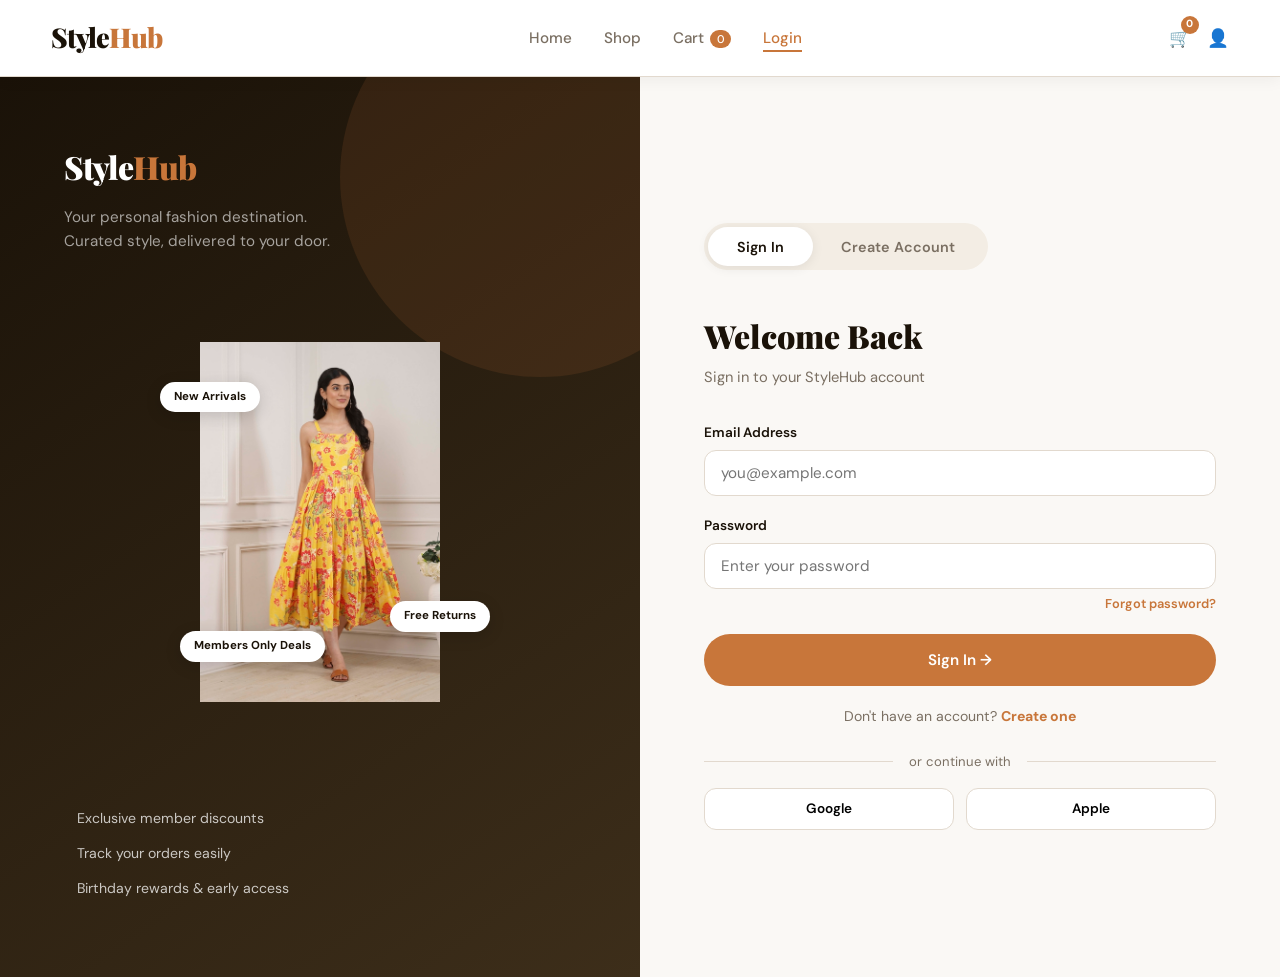
==== login.html @ 27a19b40 "Initial commit" ====
<!DOCTYPE html>
<html lang="en">
<head>
  <meta charset="UTF-8"/>
  <meta name="viewport" content="width=device-width, initial-scale=1.0"/>
  <title>StyleHub — Login / Register</title>
  <link rel="stylesheet" href="css/style.css"/>
  <link rel="stylesheet" href="css/login.css"/>
  <link href="https://fonts.googleapis.com/css2?family=Playfair+Display:wght@400;700;900&family=DM+Sans:wght@300;400;500&display=swap" rel="stylesheet"/>
</head>
<body>

  <!-- NAVBAR -->
  <nav class="navbar">
    <div class="nav-logo">Style<span>Hub</span></div>
    <ul class="nav-links">
      <li><a href="index.html">Home</a></li>
      <li><a href="products.html">Shop</a></li>
      <li><a href="cart.html">Cart <span class="cart-count">0</span></a></li>
      <li><a href="login.html" class="active">Login</a></li>
    </ul>
    <div class="nav-icons">
      <a href="cart.html" class="icon-btn">🛒 <span class="cart-badge">0</span></a>
      <a href="login.html" class="icon-btn">👤</a>
    </div>
  </nav>

  <!-- AUTH LAYOUT -->
  <div class="auth-page">

    <!-- LEFT PANEL -->
    <div class="auth-panel auth-left">
      <div class="auth-brand">
        <div class="nav-logo">Style<span>Hub</span></div>
        <p>Your personal fashion destination. Curated style, delivered to your door.</p>
      </div>
      <div class="auth-visual">
        <div class="auth-blob">
          <span> <img src="images/women.png" alt="Women"> </span>
          <div class="auth-float-tag ft1">New Arrivals </div>
          <div class="auth-float-tag ft2">Free Returns </div>
          <div class="auth-float-tag ft3">Members Only Deals </div>
        </div>
      </div>
      <div class="auth-perks">
        <div class="perk"><span></span> Exclusive member discounts</div>
        <div class="perk"><span></span> Track your orders easily</div>
        <div class="perk"><span></span> Birthday rewards & early access</div>
      </div>
    </div>

    <!-- RIGHT PANEL — TABS -->
    <div class="auth-panel auth-right">

      <!-- TABS -->
      <div class="auth-tabs">
        <button class="tab-btn active" onclick="switchTab('login')">Sign In</button>
        <button class="tab-btn" onclick="switchTab('register')">Create Account</button>
      </div>

      <!-- LOGIN FORM -->
      <div id="loginForm" class="auth-form">
        <h2>Welcome Back</h2>
        <p class="form-sub">Sign in to your StyleHub account</p>

        <div id="loginAlert"></div>

        <div class="form-group">
          <label for="loginEmail">Email Address</label>
          <input type="email" id="loginEmail" placeholder="you@example.com"/>
        </div>
        <div class="form-group">
          <label for="loginPassword">Password</label>
          <input type="password" id="loginPassword" placeholder="Enter your password"/>
          <a href="#" class="forgot-link">Forgot password?</a>
        </div>

        <button class="btn-primary" style="width:100%;padding:1rem;" onclick="handleLogin()">
          Sign In →
        </button>

        <p class="switch-link">Don't have an account? <a onclick="switchTab('register')">Create one</a></p>

        <div class="divider"><span>or continue with</span></div>
        <div class="social-btns">
          <button class="social-btn"> Google</button>
          <button class="social-btn"> Apple</button>
        </div>
      </div>

      <!-- REGISTER FORM -->
      <div id="registerForm" class="auth-form" style="display:none;">
        <h2>Create Account</h2>
        <p class="form-sub">Join StyleHub and discover your style</p>

        <div id="registerAlert"></div>

        <div class="form-row">
          <div class="form-group">
            <label for="firstName">First Name</label>
            <input type="text" id="firstName" placeholder="Jane"/>
          </div>
          <div class="form-group">
            <label for="lastName">Last Name</label>
            <input type="text" id="lastName" placeholder="Doe"/>
          </div>
        </div>

        <div class="form-group">
          <label for="regEmail">Email Address</label>
          <input type="email" id="regEmail" placeholder="you@example.com"/>
        </div>
        <div class="form-group">
          <label for="regPassword">Password</label>
          <input type="password" id="regPassword" placeholder="At least 8 characters"/>
          <p class="field-hint">Use 8+ characters with a mix of letters and numbers</p>
        </div>
        <div class="form-group">
          <label for="regConfirm">Confirm Password</label>
          <input type="password" id="regConfirm" placeholder="Repeat your password"/>
        </div>

        <div class="form-group check-group">
          <label class="filter-check">
            <input type="checkbox" id="termsCheck"/>
            I agree to the <a href="#">Terms & Conditions</a> and <a href="#">Privacy Policy</a>
          </label>
        </div>
        <div class="form-group check-group">
          <label class="filter-check">
            <input type="checkbox" id="marketingCheck"/>
            Send me exclusive offers and style inspiration
          </label>
        </div>

        <button class="btn-primary" style="width:100%;padding:1rem;" onclick="handleRegister()">
          Create My Account →
        </button>

        <p class="switch-link">Already have an account? <a onclick="switchTab('login')">Sign in</a></p>
      </div>

    </div>
  </div>

  <script src="js/login.js"></script>
</body>
</html>
---- css/style.css ----
/* ============================================================
   STYLEHUB — GLOBAL STYLES (style.css)
   ============================================================ */

/* ---------- CSS VARIABLES ---------- */
:root {
  --clr-bg:        #faf8f5;
  --clr-dark:      #1a1208;
  --clr-accent:    #c8763a;
  --clr-accent2:   #e8a96e;
  --clr-soft:      #f3ede4;
  --clr-muted:     #7a6f62;
  --clr-white:     #ffffff;
  --clr-border:    #e2d9ce;
  --clr-success:   #4caf82;
  --clr-danger:    #e05555;

  --ff-display: 'Playfair Display', Georgia, serif;
  --ff-body:    'DM Sans', sans-serif;

  --radius:    12px;
  --radius-lg: 20px;
  --shadow:    0 4px 24px rgba(26,18,8,0.08);
  --shadow-lg: 0 12px 40px rgba(26,18,8,0.14);

  --transition: 0.25s ease;
}

/* ---------- RESET ---------- */
*, *::before, *::after { box-sizing: border-box; margin: 0; padding: 0; }
html { scroll-behavior: smooth; }
body {
  font-family: var(--ff-body);
  background: var(--clr-bg);
  color: var(--clr-dark);
  line-height: 1.6;
  font-size: 16px;
}
a { text-decoration: none; color: inherit; }
ul { list-style: none; }
img { display: block; max-width: 100%; }
button, input, select { font-family: inherit; }

/* ---------- SCROLLBAR ---------- */
::-webkit-scrollbar { width: 6px; }
::-webkit-scrollbar-track { background: var(--clr-soft); }
::-webkit-scrollbar-thumb { background: var(--clr-accent2); border-radius: 6px; }

/* ---------- NAVBAR ---------- */
.navbar {
  display: flex;
  align-items: center;
  justify-content: space-between;
  padding: 1rem 4%;
  background: var(--clr-white);
  border-bottom: 1px solid var(--clr-border);
  position: sticky;
  top: 0;
  z-index: 999;
  box-shadow: 0 2px 16px rgba(26,18,8,0.06);
}

.nav-logo {
  font-family: var(--ff-display);
  font-size: 1.7rem;
  font-weight: 900;
  color: var(--clr-dark);
  letter-spacing: -1px;
}
.nav-logo span { color: var(--clr-accent); }

.nav-links {
  display: flex;
  gap: 2rem;
}
.nav-links a {
  font-size: 0.95rem;
  font-weight: 500;
  color: var(--clr-muted);
  transition: color var(--transition);
  position: relative;
}
.nav-links a::after {
  content: '';
  position: absolute;
  bottom: -4px; left: 0;
  width: 0; height: 2px;
  background: var(--clr-accent);
  transition: width var(--transition);
}
.nav-links a:hover, .nav-links a.active {
  color: var(--clr-accent);
}
.nav-links a:hover::after, .nav-links a.active::after { width: 100%; }

.cart-count {
  background: var(--clr-accent);
  color: white;
  font-size: 0.7rem;
  padding: 0.1rem 0.4rem;
  border-radius: 100px;
  margin-left: 2px;
}

.nav-icons {
  display: flex;
  gap: 1rem;
  align-items: center;
}
.icon-btn {
  font-size: 1.1rem;
  position: relative;
  cursor: pointer;
  transition: transform var(--transition);
}
.icon-btn:hover { transform: scale(1.15); }
.cart-badge {
  position: absolute;
  top: -8px; right: -8px;
  background: var(--clr-accent);
  color: white;
  font-size: 0.65rem;
  width: 18px; height: 18px;
  border-radius: 50%;
  display: flex; align-items: center; justify-content: center;
  font-weight: 700;
}

/* ---------- BUTTONS ---------- */
.btn-primary {
  display: inline-block;
  background: var(--clr-accent);
  color: var(--clr-white);
  padding: 0.8rem 2rem;
  border-radius: 100px;
  font-weight: 600;
  font-size: 0.95rem;
  transition: background var(--transition), transform var(--transition), box-shadow var(--transition);
  border: none;
  cursor: pointer;
}
.btn-primary:hover {
  background: var(--clr-dark);
  transform: translateY(-2px);
  box-shadow: 0 8px 24px rgba(200,118,58,0.3);
}
.btn-primary.light { background: var(--clr-white); color: var(--clr-dark); }
.btn-primary.light:hover { background: var(--clr-dark); color: white; }

.btn-outline {
  display: inline-block;
  border: 2px solid var(--clr-dark);
  color: var(--clr-dark);
  padding: 0.8rem 2rem;
  border-radius: 100px;
  font-weight: 600;
  font-size: 0.95rem;
  transition: all var(--transition);
  cursor: pointer;
}
.btn-outline:hover {
  background: var(--clr-dark);
  color: white;
}

/* ---------- SECTION LAYOUT ---------- */
.section {
  padding: 5rem 4%;
}
.section-header {
  display: flex;
  align-items: baseline;
  justify-content: space-between;
  margin-bottom: 2.5rem;
}
.section-header h2 {
  font-family: var(--ff-display);
  font-size: 2rem;
  font-weight: 700;
  color: var(--clr-dark);
}
.see-all {
  font-size: 0.9rem;
  color: var(--clr-accent);
  font-weight: 600;
  transition: letter-spacing var(--transition);
}
.see-all:hover { letter-spacing: 0.5px; }

/* ---------- PRODUCT CARDS (shared) ---------- */
.product-grid {
  display: grid;
  grid-template-columns: repeat(auto-fill, minmax(230px, 1fr));
  gap: 1.5rem;
}

.product-card {
  background: var(--clr-white);
  border-radius: var(--radius-lg);
  overflow: hidden;
  box-shadow: var(--shadow);
  transition: transform var(--transition), box-shadow var(--transition);
  cursor: pointer;
}
.product-card:hover {
  transform: translateY(-6px);
  box-shadow: var(--shadow-lg);
}

.prod-img {
  height: 220px;
  display: flex;
  align-items: center;
  justify-content: center;
  position: relative;
  font-size: 5rem;
}
.prod-emoji { font-size: 4.5rem; filter: drop-shadow(0 4px 12px rgba(0,0,0,0.15)); }

.prod-badge {
  position: absolute;
  top: 12px; left: 12px;
  background: var(--clr-accent);
  color: white;
  font-size: 0.72rem;
  font-weight: 700;
  padding: 3px 10px;
  border-radius: 100px;
  text-transform: uppercase;
  letter-spacing: 0.5px;
}
.prod-badge.sale { background: var(--clr-danger); }
.prod-badge.new  { background: var(--clr-success); }

.prod-info { padding: 1.1rem 1.2rem 1.3rem; }
.prod-info h4 {
  font-family: var(--ff-display);
  font-size: 1.05rem;
  font-weight: 700;
  margin-bottom: 0.2rem;
}
.prod-cat { font-size: 0.8rem; color: var(--clr-muted); margin-bottom: 0.8rem; }

.prod-footer {
  display: flex;
  align-items: center;
  justify-content: space-between;
}
.prod-price {
  font-size: 1rem;
  font-weight: 700;
  color: var(--clr-dark);
}
.prod-price s {
  font-size: 0.82rem;
  color: var(--clr-muted);
  font-weight: 400;
  margin-left: 4px;
}
.add-btn {
  background: var(--clr-dark);
  color: white;
  border: none;
  padding: 0.45rem 1rem;
  border-radius: 100px;
  font-size: 0.82rem;
  font-weight: 600;
  cursor: pointer;
  transition: background var(--transition), transform var(--transition);
}
.add-btn:hover {
  background: var(--clr-accent);
  transform: scale(1.05);
}

/* ---------- MARQUEE ---------- */
.marquee-bar {
  background: var(--clr-dark);
  color: var(--clr-accent2);
  padding: 0.8rem 0;
  overflow: hidden;
  white-space: nowrap;
}
.marquee-track {
  display: inline-flex;
  gap: 2rem;
  animation: marquee 22s linear infinite;
  font-size: 0.85rem;
  font-weight: 500;
  letter-spacing: 0.5px;
  text-transform: uppercase;
}
@keyframes marquee {
  from { transform: translateX(0); }
  to   { transform: translateX(-50%); }
}

/* ---------- FOOTER ---------- */
.footer {
  background: var(--clr-dark);
  color: rgba(255,255,255,0.75);
  padding: 4rem 4% 1.5rem;
}
.footer-grid {
  display: grid;
  grid-template-columns: 2fr 1fr 1fr 1fr;
  gap: 3rem;
  margin-bottom: 3rem;
}
.footer-brand .nav-logo { color: white; margin-bottom: 1rem; }
.footer-brand p { font-size: 0.9rem; line-height: 1.7; }

.footer-links h4 {
  font-family: var(--ff-display);
  color: white;
  margin-bottom: 1rem;
  font-size: 1rem;
}
.footer-links ul li { margin-bottom: 0.6rem; }
.footer-links ul li a {
  font-size: 0.88rem;
  color: rgba(255,255,255,0.6);
  transition: color var(--transition);
}
.footer-links ul li a:hover { color: var(--clr-accent2); }

.footer-bottom {
  border-top: 1px solid rgba(255,255,255,0.1);
  padding-top: 1.5rem;
  text-align: center;
  font-size: 0.82rem;
  color: rgba(255,255,255,0.4);
}

/* ---------- FORM INPUTS ---------- */
.form-group { margin-bottom: 1.2rem; }
.form-group label {
  display: block;
  font-size: 0.85rem;
  font-weight: 600;
  margin-bottom: 0.4rem;
  color: var(--clr-dark);
}
.form-group input,
.form-group select {
  width: 100%;
  padding: 0.75rem 1rem;
  border: 1.5px solid var(--clr-border);
  border-radius: var(--radius);
  font-size: 0.95rem;
  background: var(--clr-white);
  color: var(--clr-dark);
  transition: border-color var(--transition), box-shadow var(--transition);
  outline: none;
}
.form-group input:focus,
.form-group select:focus {
  border-color: var(--clr-accent);
  box-shadow: 0 0 0 3px rgba(200,118,58,0.12);
}

/* ---------- ALERT ---------- */
.alert {
  padding: 0.9rem 1.2rem;
  border-radius: var(--radius);
  font-size: 0.9rem;
  font-weight: 500;
  margin-bottom: 1rem;
}
.alert-success { background: #eafaf1; color: #2e7d5c; border: 1px solid #b7e5cc; }
.alert-error   { background: #fdf0f0; color: #b94040; border: 1px solid #f0c0c0; }

/* ---------- RESPONSIVE ---------- */
@media (max-width: 900px) {
  .footer-grid { grid-template-columns: 1fr 1fr; }
  .nav-links { display: none; }
}
@media (max-width: 600px) {
  .footer-grid { grid-template-columns: 1fr; }
  .section { padding: 3rem 5%; }
  .section-header h2 { font-size: 1.5rem; }
}
---- css/login.css ----
/* ============================================================
   STYLEHUB — LOGIN / REGISTER PAGE (login.css)
   ============================================================ */

.auth-page {
  min-height: 100vh;
  display: grid;
  grid-template-columns: 1fr 1fr;
}

/* LEFT PANEL */
.auth-left {
  background: linear-gradient(145deg, var(--clr-dark) 0%, #3d2e1a 100%);
  padding: 4rem;
  display: flex;
  flex-direction: column;
  justify-content: space-between;
  color: white;
  position: relative;
  overflow: hidden;
}
.auth-left::before {
  content: '';
  position: absolute;
  width: 400px; height: 400px;
  border-radius: 50%;
  background: rgba(200,118,58,0.12);
  top: -100px; right: -100px;
  pointer-events: none;
}

.auth-brand .nav-logo { color: white; font-size: 2rem; margin-bottom: 0.8rem; }
.auth-brand p { color: rgba(255,255,255,0.6); font-size: 0.95rem; max-width: 300px; }

.auth-visual {
  display: flex;
  justify-content: center;
  align-items: center;
  flex: 1;
  padding: 2rem 0;
}

.auth-blob {
  position: relative;
  width: 240px; height: 240px;
  background: linear-gradient(135deg, #f9e9d5, #f0d5b5);
  border-radius: 60% 40% 55% 45% / 45% 60% 40% 55%;
  display: flex; align-items: center; justify-content: center;
  font-size: 5rem;
  animation: blobPulse 7s ease-in-out infinite;
}
@keyframes blobPulse {
  0%,100% { border-radius: 60% 40% 55% 45% / 45% 60% 40% 55%; transform: scale(1); }
  50%      { border-radius: 45% 55% 45% 55% / 55% 45% 55% 45%; transform: scale(1.04); }
}

.auth-float-tag {
  position: absolute;
  background: white;
  color: var(--clr-dark);
  padding: 6px 14px;
  border-radius: 100px;
  font-size: 0.72rem;
  font-weight: 700;
  box-shadow: 0 4px 16px rgba(0,0,0,0.15);
  white-space: nowrap;
  animation: float 4s ease-in-out infinite;
}
.ft1 { top: -20px; left: -40px; animation-delay: 0s; }
.ft2 { bottom: 10px; right: -50px; animation-delay: 1.2s; }
.ft3 { bottom: -20px; left: -20px; animation-delay: 2.2s; }

.auth-perks { margin-top: 1rem; }
.perk {
  display: flex;
  align-items: center;
  gap: 0.8rem;
  color: rgba(255,255,255,0.75);
  font-size: 0.88rem;
  margin-bottom: 0.8rem;
}
.perk span { font-size: 1rem; }

/* RIGHT PANEL */
.auth-right {
  background: var(--clr-bg);
  padding: 4rem;
  display: flex;
  flex-direction: column;
  justify-content: center;
  overflow-y: auto;
}

/* TABS */
.auth-tabs {
  display: flex;
  background: var(--clr-soft);
  border-radius: 100px;
  padding: 4px;
  margin-bottom: 2.5rem;
  width: fit-content;
}
.tab-btn {
  padding: 0.65rem 1.8rem;
  border: none;
  background: transparent;
  border-radius: 100px;
  font-size: 0.9rem;
  font-weight: 600;
  color: var(--clr-muted);
  cursor: pointer;
  transition: all var(--transition);
}
.tab-btn.active {
  background: var(--clr-white);
  color: var(--clr-dark);
  box-shadow: 0 2px 12px rgba(0,0,0,0.08);
}

/* FORM */
.auth-form { animation: fadeUp 0.4s ease both; }
.auth-form h2 {
  font-family: var(--ff-display);
  font-size: 2rem;
  font-weight: 900;
  color: var(--clr-dark);
  margin-bottom: 0.3rem;
}
.form-sub { color: var(--clr-muted); font-size: 0.92rem; margin-bottom: 2rem; }

.form-row {
  display: grid;
  grid-template-columns: 1fr 1fr;
  gap: 1rem;
}
.forgot-link {
  display: block;
  text-align: right;
  font-size: 0.8rem;
  color: var(--clr-accent);
  margin-top: 0.3rem;
  font-weight: 600;
}
.forgot-link:hover { color: var(--clr-dark); }

.field-hint { font-size: 0.78rem; color: var(--clr-muted); margin-top: 0.3rem; }

.check-group { margin-bottom: 0.8rem; }
.check-group .filter-check { font-size: 0.85rem; }
.check-group a { color: var(--clr-accent); font-weight: 600; }

.switch-link {
  text-align: center;
  font-size: 0.88rem;
  color: var(--clr-muted);
  margin-top: 1.2rem;
}
.switch-link a {
  color: var(--clr-accent);
  font-weight: 700;
  cursor: pointer;
}
.switch-link a:hover { color: var(--clr-dark); }

/* Divider */
.divider {
  display: flex;
  align-items: center;
  gap: 1rem;
  margin: 1.5rem 0 1rem;
  color: var(--clr-muted);
  font-size: 0.82rem;
}
.divider::before, .divider::after {
  content: '';
  flex: 1;
  height: 1px;
  background: var(--clr-border);
}

.social-btns { display: flex; gap: 0.8rem; }
.social-btn {
  flex: 1;
  padding: 0.7rem;
  border: 1.5px solid var(--clr-border);
  border-radius: var(--radius);
  background: var(--clr-white);
  font-size: 0.85rem;
  font-weight: 600;
  cursor: pointer;
  transition: border-color var(--transition), box-shadow var(--transition);
}
.social-btn:hover { border-color: var(--clr-accent); box-shadow: 0 0 0 3px rgba(200,118,58,0.1); }

/* Responsive */
@media (max-width: 900px) {
  .auth-page { grid-template-columns: 1fr; }
  .auth-left  { display: none; }
  .auth-right { padding: 3rem 5%; min-height: 100vh; }
  .form-row   { grid-template-columns: 1fr; }
}
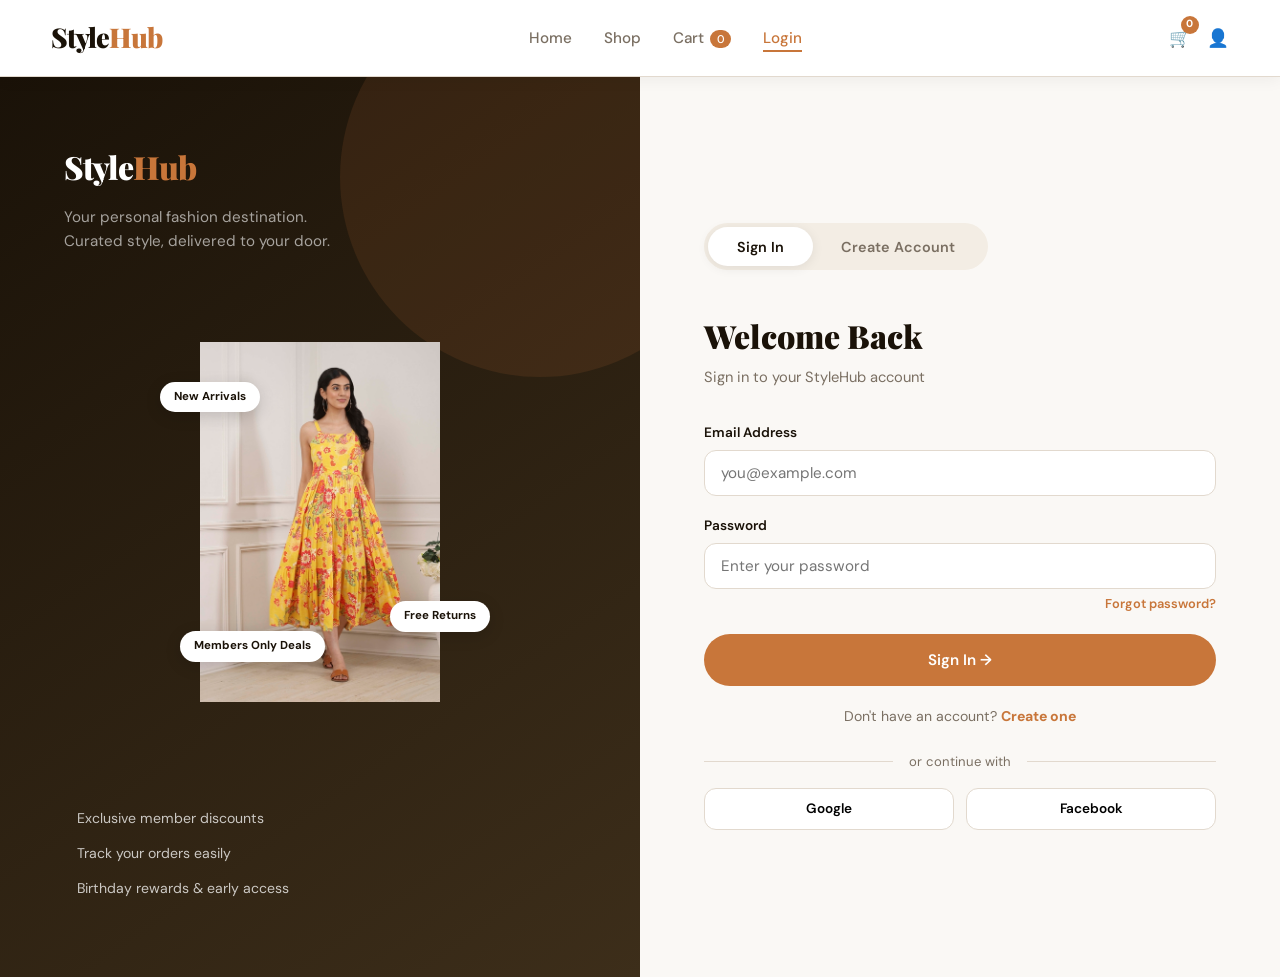
==== commit f002fe78: "Update StyleHub website" ====
--- a/login.html
+++ b/login.html
@@ -83,8 +83,8 @@
 
         <div class="divider"><span>or continue with</span></div>
         <div class="social-btns">
-          <button class="social-btn"> Google</button>
-          <button class="social-btn"> Apple</button>
+          <button class="social-btn social-google" onclick="handleGoogleSignIn()" type="button">Google</button>
+          <button class="social-btn social-facebook" onclick="handleFacebookSignIn()" type="button">Facebook</button>
         </div>
       </div>
 
@@ -143,6 +143,8 @@
     </div>
   </div>
 
+  <script src="https://accounts.google.com/gsi/client" async defer></script>
+  <script async defer crossorigin="anonymous" src="https://connect.facebook.net/en_US/sdk.js"></script>
   <script src="js/login.js"></script>
 </body>
 </html>
--- a/css/login.css
+++ b/css/login.css
@@ -178,9 +178,12 @@
   background: var(--clr-border);
 }
 
-.social-btns { display: flex; gap: 0.8rem; }
+.social-btns {
+  display: grid;
+  grid-template-columns: 1fr 1fr;
+  gap: 0.8rem;
+}
 .social-btn {
-  flex: 1;
   padding: 0.7rem;
   border: 1.5px solid var(--clr-border);
   border-radius: var(--radius);
@@ -191,6 +194,8 @@
   transition: border-color var(--transition), box-shadow var(--transition);
 }
 .social-btn:hover { border-color: var(--clr-accent); box-shadow: 0 0 0 3px rgba(200,118,58,0.1); }
+.social-google:hover { border-color: #4285f4; box-shadow: 0 0 0 3px rgba(66,133,244,0.12); }
+.social-facebook:hover { border-color: #1877f2; box-shadow: 0 0 0 3px rgba(24,119,242,0.12); }
 
 /* Responsive */
 @media (max-width: 900px) {
@@ -198,4 +203,4 @@
   .auth-left  { display: none; }
   .auth-right { padding: 3rem 5%; min-height: 100vh; }
   .form-row   { grid-template-columns: 1fr; }
-}+}
